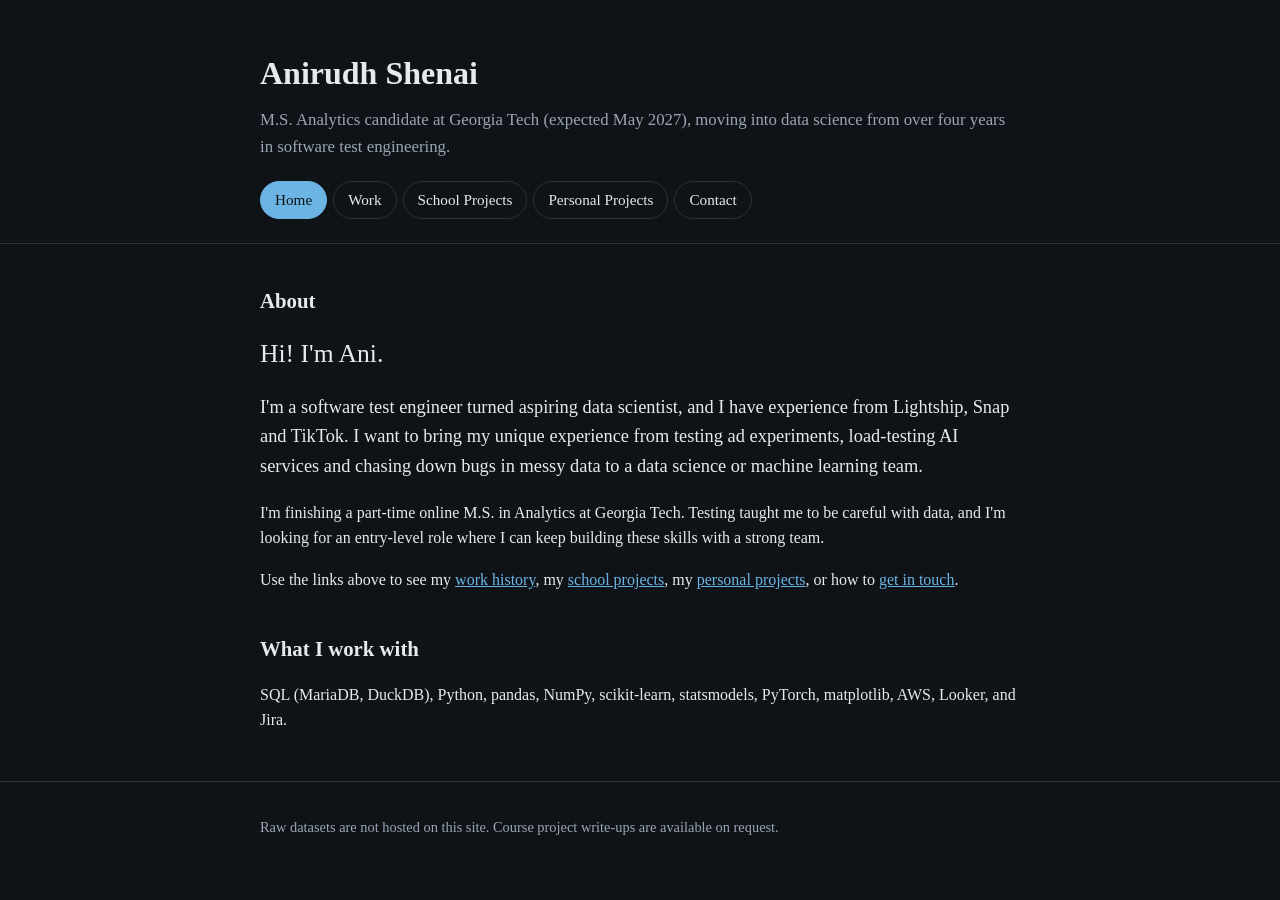
==== index.html @ 524c4d5d "First commit to the repo, initial website" ====
<!DOCTYPE html>
<html lang="en">
<head>
  <meta charset="utf-8">
  <meta name="viewport" content="width=device-width, initial-scale=1">
  <title>Home | Anirudh Shenai</title>
  <meta name="description" content="Anirudh Shenai: M.S. Analytics candidate at Georgia Tech moving into data science.">
  <link rel="stylesheet" href="style.css">
</head>
<body>
  <header>
    <div class="wrap">
      <h1>Anirudh Shenai</h1>
      <p class="tagline">M.S. Analytics candidate at Georgia Tech (expected May 2027), moving into data science from over four years in software test engineering.</p>
      <nav aria-label="Main">
        <ul><li><a href="index.html" aria-current="page">Home</a></li><li><a href="work.html">Work</a></li><li><a href="school-projects.html">School Projects</a></li><li><a href="personal-projects.html">Personal Projects</a></li><li><a href="contact.html">Contact</a></li></ul>
      </nav>
    </div>
  </header>

  <main class="wrap">
    <section>
      <h2>About</h2>
      <div class="intro">
        <p class="hi">Hi! I'm Ani.</p>
        <p>I'm a software test engineer turned aspiring data scientist, and I have experience from Lightship, Snap and TikTok. I want to bring my unique experience from testing ad experiments, load-testing AI services and chasing down bugs in messy data to a data science or machine learning team.</p>
      </div>
      <p>I'm finishing a part-time online M.S. in Analytics at Georgia Tech. Testing taught me to be careful with data, and I'm looking for an entry-level role where I can keep building these skills with a strong team.</p>
      <p>Use the links above to see my <a href="work.html">work history</a>, my <a href="school-projects.html">school projects</a>, my <a href="personal-projects.html">personal projects</a>, or how to <a href="contact.html">get in touch</a>.</p>
    </section>
    <section>
      <h2>What I work with</h2>
      <p>SQL (MariaDB, DuckDB), Python, pandas, NumPy, scikit-learn, statsmodels, PyTorch, matplotlib, AWS, Looker, and Jira.</p>
    </section>
  </main>

  <footer>
    <div class="wrap">
      <p>Raw datasets are not hosted on this site. Course project write-ups are available on request.</p>
    </div>
  </footer>
</body>
</html>
---- style.css ----
:root {
  --text: #e6e9ee;
  --muted: #9aa5b4;
  --line: #2a313c;
  --bg: #0f1318;
  --card: #171c23;
  --accent: #6cb4e4;
}

* { box-sizing: border-box; }

body {
  margin: 0;
  font-family: Georgia, "Times New Roman", serif;
  color: var(--text);
  background: var(--bg);
  line-height: 1.6;
  color-scheme: dark;
}

.wrap {
  max-width: 800px;
  margin: 0 auto;
  padding: 0 20px;
}

header {
  padding: 48px 0 24px;
  border-bottom: 1px solid var(--line);
}

h1 { margin: 0 0 8px; font-size: 2rem; }
h2 { margin: 40px 0 16px; font-size: 1.3rem; }
h3 { margin: 0 0 4px; font-size: 1.1rem; }

.tagline { margin: 0 0 16px; color: var(--muted); font-size: 1.05rem; }

.links { display: flex; flex-wrap: wrap; gap: 8px 20px; padding: 0; margin: 0; list-style: none; }

a { color: var(--accent); }

.project {
  background: var(--card);
  border: 1px solid var(--line);
  border-radius: 8px;
  padding: 16px 18px;
  margin-bottom: 16px;
}

.meta { margin: 0 0 8px; color: var(--muted); font-size: 0.9rem; }

.status {
  display: inline-block;
  margin-left: 8px;
  padding: 1px 8px;
  border: 1px solid var(--accent);
  border-radius: 999px;
  color: var(--accent);
  font-size: 0.75rem;
  vertical-align: middle;
}

.project p { margin: 6px 0; }
.project .tools { color: var(--muted); font-size: 0.9rem; }

footer {
  margin-top: 48px;
  padding: 20px 0 40px;
  border-top: 1px solid var(--line);
  color: var(--muted);
  font-size: 0.9rem;
}

@media (max-width: 480px) {
  h1 { font-size: 1.6rem; }
  header { padding-top: 32px; }
}

/* Navigation */
nav { margin-top: 20px; }
nav ul { display: flex; flex-wrap: wrap; gap: 4px 6px; padding: 0; margin: 0; list-style: none; }
nav a {
  display: block;
  padding: 6px 14px;
  border: 1px solid var(--line);
  border-radius: 999px;
  color: var(--text);
  text-decoration: none;
  font-size: 0.95rem;
}
nav a:hover { border-color: var(--accent); color: var(--accent); }
nav a[aria-current="page"] { background: var(--accent); border-color: var(--accent); color: #0f1318; }

.job ul { margin: 6px 0 0; padding-left: 20px; }
.job li { margin-bottom: 6px; }
.job .blurb { margin: 0 0 6px; color: var(--muted); font-style: italic; }

a:hover { color: #9ccdf0; }
.intro { font-size: 1.15rem; }
.intro .hi { font-size: 1.6rem; margin: 0 0 12px; }
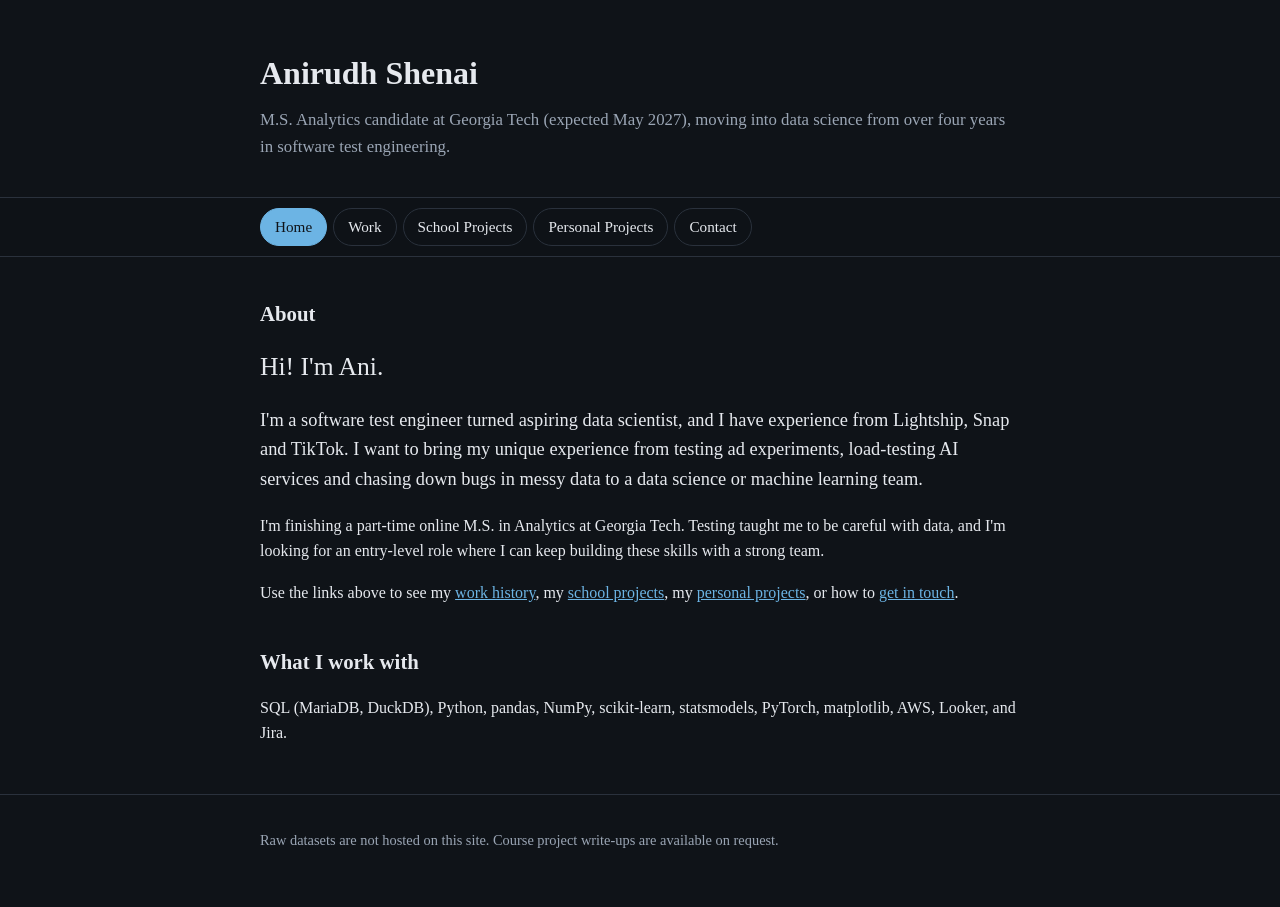
==== commit 24504a5c: "Initial draft of website: simple work experience and projects" ====
--- a/index.html
+++ b/index.html
@@ -12,11 +12,15 @@
     <div class="wrap">
       <h1>Anirudh Shenai</h1>
       <p class="tagline">M.S. Analytics candidate at Georgia Tech (expected May 2027), moving into data science from over four years in software test engineering.</p>
+    </div>
+  </header>
+  <div class="navbar">
+    <div class="wrap">
       <nav aria-label="Main">
         <ul><li><a href="index.html" aria-current="page">Home</a></li><li><a href="work.html">Work</a></li><li><a href="school-projects.html">School Projects</a></li><li><a href="personal-projects.html">Personal Projects</a></li><li><a href="contact.html">Contact</a></li></ul>
       </nav>
     </div>
-  </header>
+  </div>
 
   <main class="wrap">
     <section>
--- a/style.css
+++ b/style.css
@@ -25,8 +25,7 @@
 }
 
 header {
-  padding: 48px 0 24px;
-  border-bottom: 1px solid var(--line);
+  padding: 48px 0 20px;
 }
 
 h1 { margin: 0 0 8px; font-size: 2rem; }
@@ -98,3 +97,105 @@
 a:hover { color: #9ccdf0; }
 .intro { font-size: 1.15rem; }
 .intro .hi { font-size: 1.6rem; margin: 0 0 12px; }
+
+/* Animated pipelines (Work page) */
+.legend { color: var(--muted); margin: 0 0 20px; }
+.flow { margin: 12px 0 4px; }
+.steps { display: grid; grid-template-columns: repeat(3, 1fr); gap: 30px; padding: 0; margin: 0; list-style: none; }
+.step {
+  position: relative;
+  padding: 10px 12px;
+  background: var(--bg);
+  border: 1px solid var(--line);
+  border-radius: 8px;
+  font-size: 0.92rem;
+}
+.step p { margin: 0; }
+.step .label {
+  display: block;
+  margin-bottom: 4px;
+  color: var(--muted);
+  font-size: 0.7rem;
+  letter-spacing: 0.08em;
+  text-transform: uppercase;
+}
+.step.result { border-color: var(--accent); }
+.step.result .label { color: var(--accent); }
+.step:not(:last-child)::after {
+  content: "";
+  position: absolute;
+  top: 50%;
+  left: 100%;
+  width: 30px;
+  height: 2px;
+  background: var(--accent);
+  transform-origin: left center;
+}
+.step:not(:last-child)::before {
+  content: "";
+  position: absolute;
+  top: calc(50% - 4px);
+  left: calc(100% + 24px);
+  border: 5px solid transparent;
+  border-left: 7px solid var(--accent);
+  border-right: 0;
+}
+
+.js .flow .step { opacity: 0; transform: translateY(8px); transition: opacity .5s ease, transform .5s ease, box-shadow .6s ease; }
+.js .flow .step:not(:last-child)::after { transform: scaleX(0); transition: transform .4s ease; }
+.js .flow .step:not(:last-child)::before { opacity: 0; transition: opacity .2s ease; }
+.js .flow.in .step { opacity: 1; transform: none; }
+.js .flow.in .step:nth-child(1) { transition-delay: 0s; }
+.js .flow.in .step:nth-child(1)::after { transition-delay: .35s; transform: scaleX(1); }
+.js .flow.in .step:nth-child(1)::before { transition-delay: .7s; opacity: 1; }
+.js .flow.in .step:nth-child(2) { transition-delay: .7s; }
+.js .flow.in .step:nth-child(2)::after { transition-delay: 1.05s; transform: scaleX(1); }
+.js .flow.in .step:nth-child(2)::before { transition-delay: 1.4s; opacity: 1; }
+.js .flow.in .step:nth-child(3) { transition-delay: 1.4s; box-shadow: 0 0 0 1px var(--accent), 0 0 18px rgba(108, 180, 228, .25); }
+
+@media (max-width: 640px) {
+  .steps { grid-template-columns: 1fr; gap: 26px; }
+  .step:not(:last-child)::after { top: 100%; left: 50%; width: 2px; height: 26px; transform-origin: center top; }
+  .js .flow .step:not(:last-child)::after { transform: scaleY(0); }
+  .js .flow.in .step:nth-child(n)::after { transform: scaleY(1); }
+  .step:not(:last-child)::before { top: calc(100% + 18px); left: calc(50% - 5px); border: 5px solid transparent; border-top: 7px solid var(--accent); border-bottom: 0; }
+}
+@media (prefers-reduced-motion: reduce) {
+  .js .flow .step, .js .flow .step::after, .js .flow .step::before { transition: none !important; opacity: 1 !important; transform: none !important; }
+}
+
+/* Expand (+) buttons */
+.point-row { display: flex; align-items: flex-start; gap: 12px; }
+.point-text { flex: 1; }
+.toggle { display: none; }
+.js .toggle {
+  display: inline-flex;
+  flex: none;
+  align-items: center;
+  justify-content: center;
+  width: 28px;
+  height: 28px;
+  margin-top: 1px;
+  padding: 0;
+  background: transparent;
+  border: 1px solid var(--accent);
+  border-radius: 50%;
+  color: var(--accent);
+  font: 1.1rem/1 Georgia, serif;
+  cursor: pointer;
+}
+.js .toggle:hover, .toggle:focus-visible { background: var(--accent); color: var(--bg); outline: none; }
+.flow[hidden] { display: none; }
+
+/* Sticky navigation + back link */
+.navbar {
+  position: sticky;
+  top: 0;
+  z-index: 10;
+  background: rgba(15, 19, 24, 0.92);
+  backdrop-filter: blur(6px);
+  border-top: 1px solid var(--line);
+  border-bottom: 1px solid var(--line);
+}
+.navbar nav { margin: 0; padding: 10px 0; }
+.back { margin: 32px 0 0; }
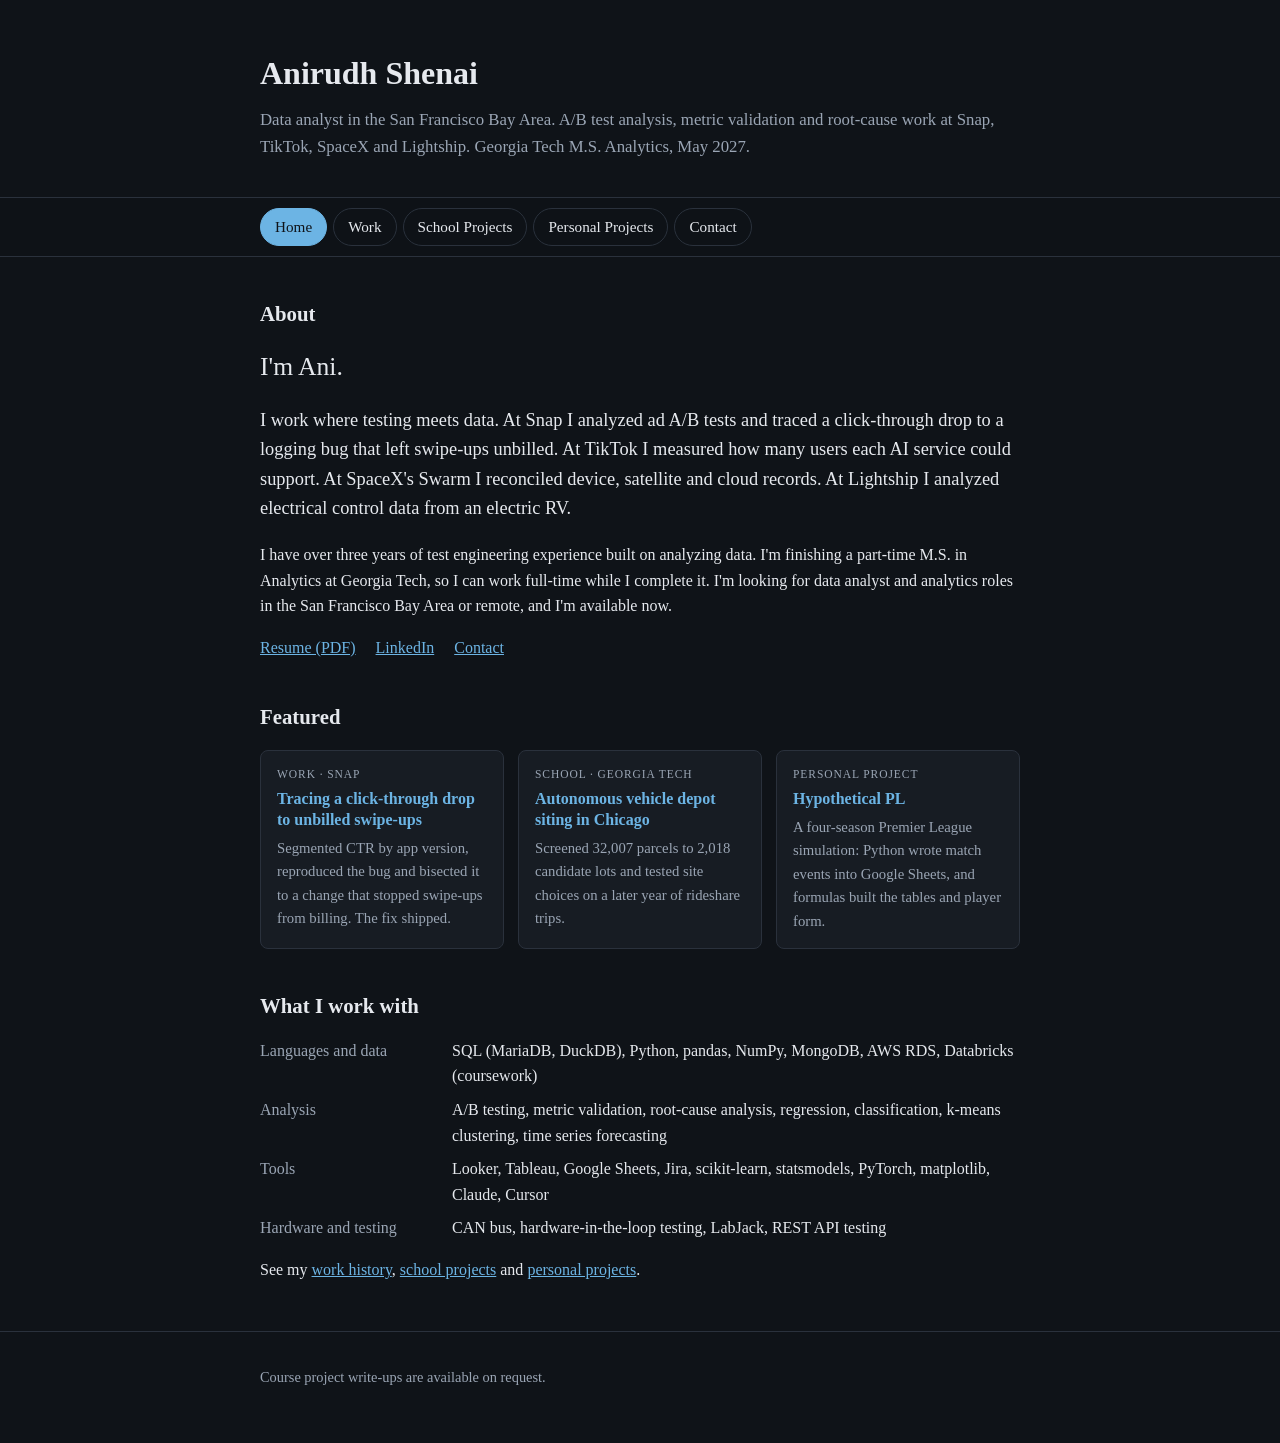
==== commit ca164e46: "Reposition site for data analyst roles and update content - New tagline and meta descriptions (data " ====
--- a/index.html
+++ b/index.html
@@ -4,14 +4,14 @@
   <meta charset="utf-8">
   <meta name="viewport" content="width=device-width, initial-scale=1">
   <title>Home | Anirudh Shenai</title>
-  <meta name="description" content="Anirudh Shenai: M.S. Analytics candidate at Georgia Tech moving into data science.">
+  <meta name="description" content="Anirudh Shenai: data analyst in the San Francisco Bay Area with over three years of test engineering built on data analysis at Snap, TikTok, SpaceX and Lightship.">
   <link rel="stylesheet" href="style.css">
 </head>
 <body>
   <header>
     <div class="wrap">
       <h1>Anirudh Shenai</h1>
-      <p class="tagline">M.S. Analytics candidate at Georgia Tech (expected May 2027), moving into data science from over four years in software test engineering.</p>
+      <p class="tagline">Data analyst in the San Francisco Bay Area. A/B test analysis, metric validation and root-cause work at Snap, TikTok, SpaceX and Lightship. Georgia Tech M.S. Analytics, May 2027.</p>
     </div>
   </header>
   <div class="navbar">
@@ -26,21 +26,55 @@
     <section>
       <h2>About</h2>
       <div class="intro">
-        <p class="hi">Hi! I'm Ani.</p>
-        <p>I'm a software test engineer turned aspiring data scientist, and I have experience from Lightship, Snap and TikTok. I want to bring my unique experience from testing ad experiments, load-testing AI services and chasing down bugs in messy data to a data science or machine learning team.</p>
+        <p class="hi">I'm Ani.</p>
+        <p>I work where testing meets data. At Snap I analyzed ad A/B tests and traced a click-through drop to a logging bug that left swipe-ups unbilled. At TikTok I measured how many users each AI service could support. At SpaceX's Swarm I reconciled device, satellite and cloud records. At Lightship I analyzed electrical control data from an electric RV.</p>
       </div>
-      <p>I'm finishing a part-time online M.S. in Analytics at Georgia Tech. Testing taught me to be careful with data, and I'm looking for an entry-level role where I can keep building these skills with a strong team.</p>
-      <p>Use the links above to see my <a href="work.html">work history</a>, my <a href="school-projects.html">school projects</a>, my <a href="personal-projects.html">personal projects</a>, or how to <a href="contact.html">get in touch</a>.</p>
+      <p>I have over three years of test engineering experience built on analyzing data. I'm finishing a part-time M.S. in Analytics at Georgia Tech, so I can work full-time while I complete it. I'm looking for data analyst and analytics roles in the San Francisco Bay Area or remote, and I'm available now.</p>
+      <ul class="links quick">
+        <li><a href="Anirudh_Shenai_Resume.pdf">Resume (PDF)</a></li>
+        <li><a href="https://www.linkedin.com/in/aashenai">LinkedIn</a></li>
+        <li><a href="contact.html">Contact</a></li>
+      </ul>
+    </section>
+    <section>
+      <h2>Featured</h2>
+      <div class="featured">
+        <a class="feature" href="work.html#snap">
+          <span class="feature-kicker">Work &middot; Snap</span>
+          <span class="feature-title">Tracing a click-through drop to unbilled swipe-ups</span>
+          <span class="feature-text">Segmented CTR by app version, reproduced the bug and bisected it to a change that stopped swipe-ups from billing. The fix shipped.</span>
+        </a>
+        <a class="feature" href="school-projects.html#depot">
+          <span class="feature-kicker">School &middot; Georgia Tech</span>
+          <span class="feature-title">Autonomous vehicle depot siting in Chicago</span>
+          <span class="feature-text">Screened 32,007 parcels to 2,018 candidate lots and tested site choices on a later year of rideshare trips.</span>
+        </a>
+        <a class="feature" href="personal-projects.html#hypothetical-pl">
+          <span class="feature-kicker">Personal project</span>
+          <span class="feature-title">Hypothetical PL</span>
+          <span class="feature-text">A four-season Premier League simulation: Python wrote match events into Google Sheets, and formulas built the tables and player form.</span>
+        </a>
+      </div>
     </section>
     <section>
       <h2>What I work with</h2>
-      <p>SQL (MariaDB, DuckDB), Python, pandas, NumPy, scikit-learn, statsmodels, PyTorch, matplotlib, AWS, Looker, and Jira.</p>
+      <dl class="skills">
+        <dt>Languages and data</dt>
+        <dd>SQL (MariaDB, DuckDB), Python, pandas, NumPy, MongoDB, AWS RDS, Databricks (coursework)</dd>
+        <dt>Analysis</dt>
+        <dd>A/B testing, metric validation, root-cause analysis, regression, classification, k-means clustering, time series forecasting</dd>
+        <dt>Tools</dt>
+        <dd>Looker, Tableau, Google Sheets, Jira, scikit-learn, statsmodels, PyTorch, matplotlib, Claude, Cursor</dd>
+        <dt>Hardware and testing</dt>
+        <dd>CAN bus, hardware-in-the-loop testing, LabJack, REST API testing</dd>
+      </dl>
+      <p>See my <a href="work.html">work history</a>, <a href="school-projects.html">school projects</a> and <a href="personal-projects.html">personal projects</a>.</p>
     </section>
   </main>
 
   <footer>
     <div class="wrap">
-      <p>Raw datasets are not hosted on this site. Course project write-ups are available on request.</p>
+      <p>Course project write-ups are available on request.</p>
     </div>
   </footer>
 </body>
--- a/style.css
+++ b/style.css
@@ -199,3 +199,40 @@
 }
 .navbar nav { margin: 0; padding: 10px 0; }
 .back { margin: 32px 0 0; }
+
+/* Home: quick links, featured cards, skills */
+.quick { margin-top: 16px; }
+.featured { display: grid; grid-template-columns: repeat(3, 1fr); gap: 14px; }
+.feature {
+  display: flex;
+  flex-direction: column;
+  gap: 6px;
+  padding: 14px 16px;
+  background: var(--card);
+  border: 1px solid var(--line);
+  border-radius: 8px;
+  color: var(--text);
+  text-decoration: none;
+}
+.feature:hover { border-color: var(--accent); color: var(--text); }
+.feature-kicker { color: var(--muted); font-size: 0.72rem; letter-spacing: 0.08em; text-transform: uppercase; }
+.feature-title { color: var(--accent); font-weight: bold; line-height: 1.3; }
+.feature-text { font-size: 0.92rem; color: var(--muted); }
+@media (max-width: 640px) { .featured { grid-template-columns: 1fr; } }
+
+.skills { display: grid; grid-template-columns: 11rem 1fr; gap: 8px 16px; margin: 0 0 12px; }
+.skills dt { color: var(--muted); }
+.skills dd { margin: 0; }
+@media (max-width: 480px) { .skills { grid-template-columns: 1fr; gap: 2px; } .skills dd { margin-bottom: 10px; } }
+
+/* Project visuals */
+.figure { margin: 12px 0 8px; }
+.figure svg { display: block; width: 100%; height: auto; }
+.figure figcaption { margin-top: 4px; color: var(--muted); font-size: 0.82rem; }
+.figure .ax { stroke: var(--line); }
+.figure .lbl { fill: var(--muted); font: 16px Georgia, serif; }
+.figure .val { fill: var(--text); font: 16px Georgia, serif; }
+.figure .bar { fill: var(--muted); }
+.figure .bar-hi { fill: var(--accent); }
+.figure .line { stroke: var(--accent); }
+.subhead { margin: 0 0 6px; color: var(--muted); font-size: 0.92rem; }
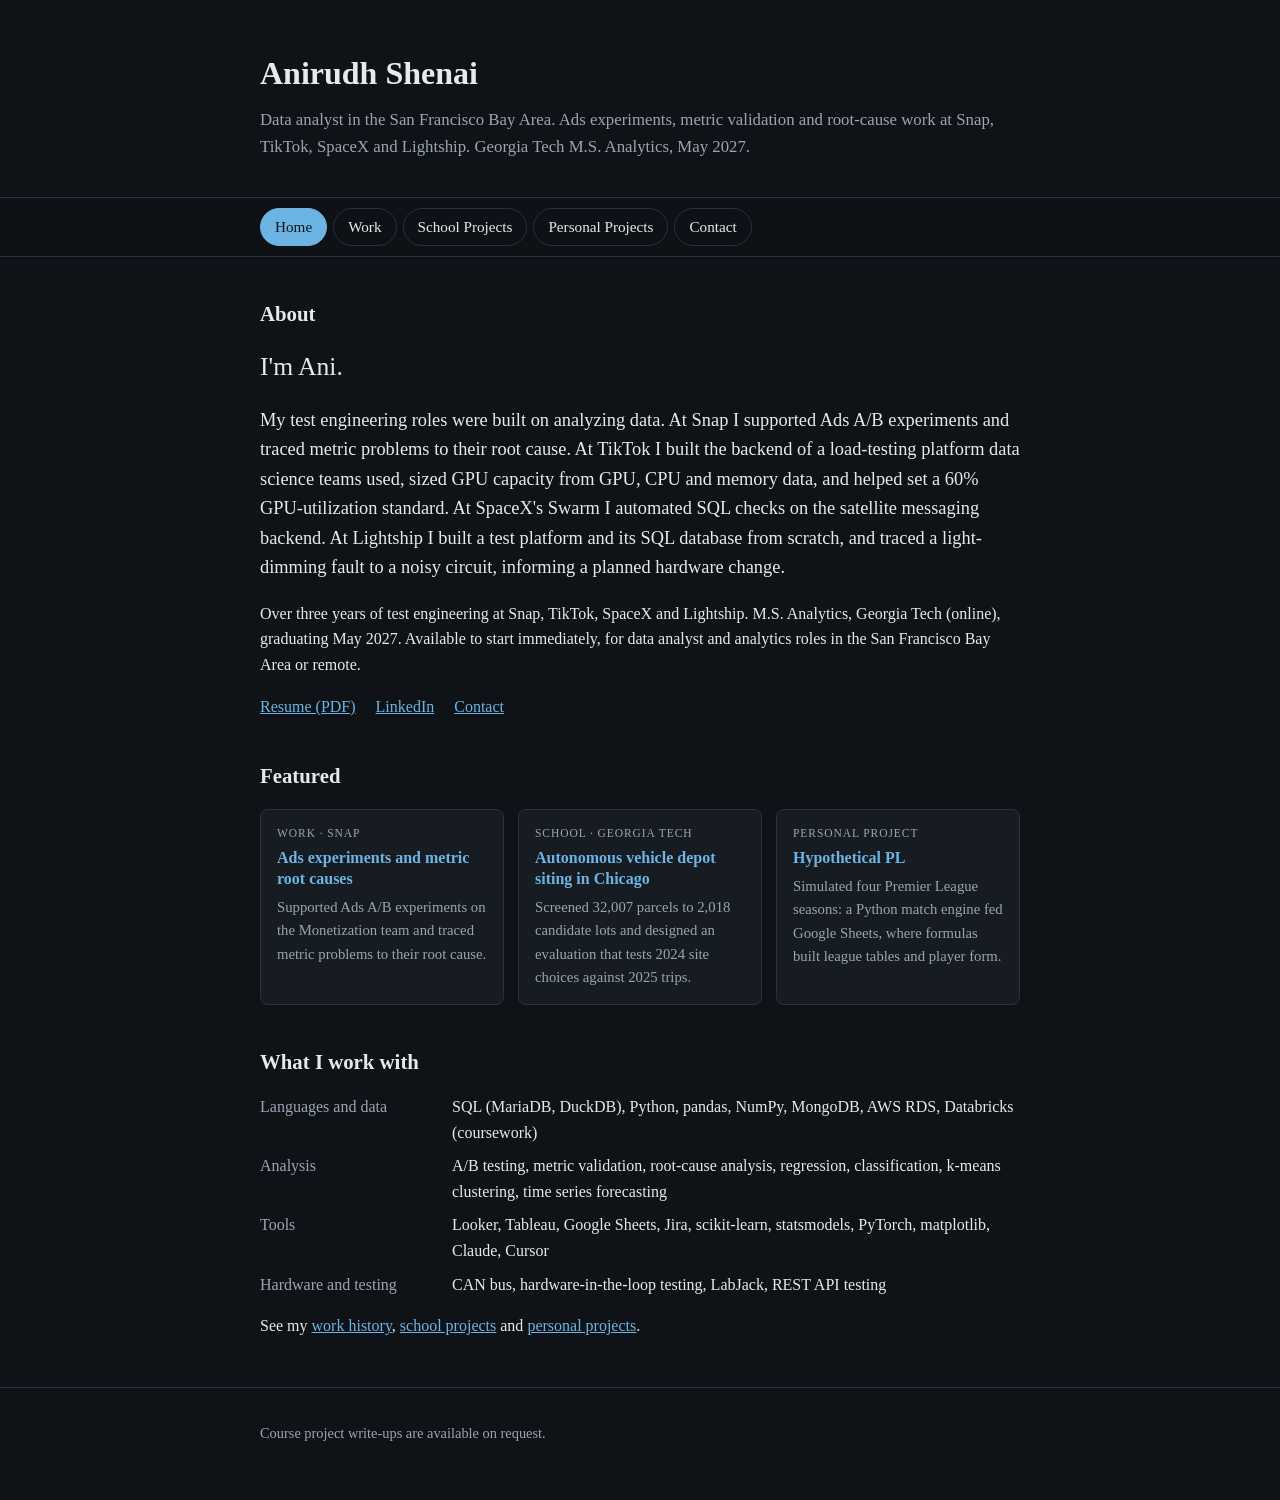
==== commit ed30e695: "Rewrite site copy outcome-first and simplify Work page - Home: general Snap line, analytical TikTok " ====
--- a/index.html
+++ b/index.html
@@ -11,7 +11,7 @@
   <header>
     <div class="wrap">
       <h1>Anirudh Shenai</h1>
-      <p class="tagline">Data analyst in the San Francisco Bay Area. A/B test analysis, metric validation and root-cause work at Snap, TikTok, SpaceX and Lightship. Georgia Tech M.S. Analytics, May 2027.</p>
+      <p class="tagline">Data analyst in the San Francisco Bay Area. Ads experiments, metric validation and root-cause work at Snap, TikTok, SpaceX and Lightship. Georgia Tech M.S. Analytics, May 2027.</p>
     </div>
   </header>
   <div class="navbar">
@@ -27,9 +27,9 @@
       <h2>About</h2>
       <div class="intro">
         <p class="hi">I'm Ani.</p>
-        <p>I work where testing meets data. At Snap I analyzed ad A/B tests and traced a click-through drop to a logging bug that left swipe-ups unbilled. At TikTok I measured how many users each AI service could support. At SpaceX's Swarm I reconciled device, satellite and cloud records. At Lightship I analyzed electrical control data from an electric RV.</p>
+        <p>My test engineering roles were built on analyzing data. At Snap I supported Ads A/B experiments and traced metric problems to their root cause. At TikTok I built the backend of a load-testing platform data science teams used, sized GPU capacity from GPU, CPU and memory data, and helped set a 60% GPU-utilization standard. At SpaceX's Swarm I automated SQL checks on the satellite messaging backend. At Lightship I built a test platform and its SQL database from scratch, and traced a light-dimming fault to a noisy circuit, informing a planned hardware change.</p>
       </div>
-      <p>I have over three years of test engineering experience built on analyzing data. I'm finishing a part-time M.S. in Analytics at Georgia Tech, so I can work full-time while I complete it. I'm looking for data analyst and analytics roles in the San Francisco Bay Area or remote, and I'm available now.</p>
+      <p>Over three years of test engineering at Snap, TikTok, SpaceX and Lightship. M.S. Analytics, Georgia Tech (online), graduating May 2027. Available to start immediately, for data analyst and analytics roles in the San Francisco Bay Area or remote.</p>
       <ul class="links quick">
         <li><a href="Anirudh_Shenai_Resume.pdf">Resume (PDF)</a></li>
         <li><a href="https://www.linkedin.com/in/aashenai">LinkedIn</a></li>
@@ -41,18 +41,18 @@
       <div class="featured">
         <a class="feature" href="work.html#snap">
           <span class="feature-kicker">Work &middot; Snap</span>
-          <span class="feature-title">Tracing a click-through drop to unbilled swipe-ups</span>
-          <span class="feature-text">Segmented CTR by app version, reproduced the bug and bisected it to a change that stopped swipe-ups from billing. The fix shipped.</span>
+          <span class="feature-title">Ads experiments and metric root causes</span>
+          <span class="feature-text">Supported Ads A/B experiments on the Monetization team and traced metric problems to their root cause.</span>
         </a>
         <a class="feature" href="school-projects.html#depot">
           <span class="feature-kicker">School &middot; Georgia Tech</span>
           <span class="feature-title">Autonomous vehicle depot siting in Chicago</span>
-          <span class="feature-text">Screened 32,007 parcels to 2,018 candidate lots and tested site choices on a later year of rideshare trips.</span>
+          <span class="feature-text">Screened 32,007 parcels to 2,018 candidate lots and designed an evaluation that tests 2024 site choices against 2025 trips.</span>
         </a>
         <a class="feature" href="personal-projects.html#hypothetical-pl">
           <span class="feature-kicker">Personal project</span>
           <span class="feature-title">Hypothetical PL</span>
-          <span class="feature-text">A four-season Premier League simulation: Python wrote match events into Google Sheets, and formulas built the tables and player form.</span>
+          <span class="feature-text">Simulated four Premier League seasons: a Python match engine fed Google Sheets, where formulas built league tables and player form.</span>
         </a>
       </div>
     </section>
--- a/style.css
+++ b/style.css
@@ -98,95 +98,6 @@
 .intro { font-size: 1.15rem; }
 .intro .hi { font-size: 1.6rem; margin: 0 0 12px; }
 
-/* Animated pipelines (Work page) */
-.legend { color: var(--muted); margin: 0 0 20px; }
-.flow { margin: 12px 0 4px; }
-.steps { display: grid; grid-template-columns: repeat(3, 1fr); gap: 30px; padding: 0; margin: 0; list-style: none; }
-.step {
-  position: relative;
-  padding: 10px 12px;
-  background: var(--bg);
-  border: 1px solid var(--line);
-  border-radius: 8px;
-  font-size: 0.92rem;
-}
-.step p { margin: 0; }
-.step .label {
-  display: block;
-  margin-bottom: 4px;
-  color: var(--muted);
-  font-size: 0.7rem;
-  letter-spacing: 0.08em;
-  text-transform: uppercase;
-}
-.step.result { border-color: var(--accent); }
-.step.result .label { color: var(--accent); }
-.step:not(:last-child)::after {
-  content: "";
-  position: absolute;
-  top: 50%;
-  left: 100%;
-  width: 30px;
-  height: 2px;
-  background: var(--accent);
-  transform-origin: left center;
-}
-.step:not(:last-child)::before {
-  content: "";
-  position: absolute;
-  top: calc(50% - 4px);
-  left: calc(100% + 24px);
-  border: 5px solid transparent;
-  border-left: 7px solid var(--accent);
-  border-right: 0;
-}
-
-.js .flow .step { opacity: 0; transform: translateY(8px); transition: opacity .5s ease, transform .5s ease, box-shadow .6s ease; }
-.js .flow .step:not(:last-child)::after { transform: scaleX(0); transition: transform .4s ease; }
-.js .flow .step:not(:last-child)::before { opacity: 0; transition: opacity .2s ease; }
-.js .flow.in .step { opacity: 1; transform: none; }
-.js .flow.in .step:nth-child(1) { transition-delay: 0s; }
-.js .flow.in .step:nth-child(1)::after { transition-delay: .35s; transform: scaleX(1); }
-.js .flow.in .step:nth-child(1)::before { transition-delay: .7s; opacity: 1; }
-.js .flow.in .step:nth-child(2) { transition-delay: .7s; }
-.js .flow.in .step:nth-child(2)::after { transition-delay: 1.05s; transform: scaleX(1); }
-.js .flow.in .step:nth-child(2)::before { transition-delay: 1.4s; opacity: 1; }
-.js .flow.in .step:nth-child(3) { transition-delay: 1.4s; box-shadow: 0 0 0 1px var(--accent), 0 0 18px rgba(108, 180, 228, .25); }
-
-@media (max-width: 640px) {
-  .steps { grid-template-columns: 1fr; gap: 26px; }
-  .step:not(:last-child)::after { top: 100%; left: 50%; width: 2px; height: 26px; transform-origin: center top; }
-  .js .flow .step:not(:last-child)::after { transform: scaleY(0); }
-  .js .flow.in .step:nth-child(n)::after { transform: scaleY(1); }
-  .step:not(:last-child)::before { top: calc(100% + 18px); left: calc(50% - 5px); border: 5px solid transparent; border-top: 7px solid var(--accent); border-bottom: 0; }
-}
-@media (prefers-reduced-motion: reduce) {
-  .js .flow .step, .js .flow .step::after, .js .flow .step::before { transition: none !important; opacity: 1 !important; transform: none !important; }
-}
-
-/* Expand (+) buttons */
-.point-row { display: flex; align-items: flex-start; gap: 12px; }
-.point-text { flex: 1; }
-.toggle { display: none; }
-.js .toggle {
-  display: inline-flex;
-  flex: none;
-  align-items: center;
-  justify-content: center;
-  width: 28px;
-  height: 28px;
-  margin-top: 1px;
-  padding: 0;
-  background: transparent;
-  border: 1px solid var(--accent);
-  border-radius: 50%;
-  color: var(--accent);
-  font: 1.1rem/1 Georgia, serif;
-  cursor: pointer;
-}
-.js .toggle:hover, .toggle:focus-visible { background: var(--accent); color: var(--bg); outline: none; }
-.flow[hidden] { display: none; }
-
 /* Sticky navigation + back link */
 .navbar {
   position: sticky;
@@ -236,3 +147,6 @@
 .figure .bar-hi { fill: var(--accent); }
 .figure .line { stroke: var(--accent); }
 .subhead { margin: 0 0 6px; color: var(--muted); font-size: 0.92rem; }
+.figure.shot img { display: block; width: 100%; height: auto; border: 1px solid var(--line); border-radius: 6px; }
+
+p, li, figcaption, .feature-text { text-wrap: pretty; }
